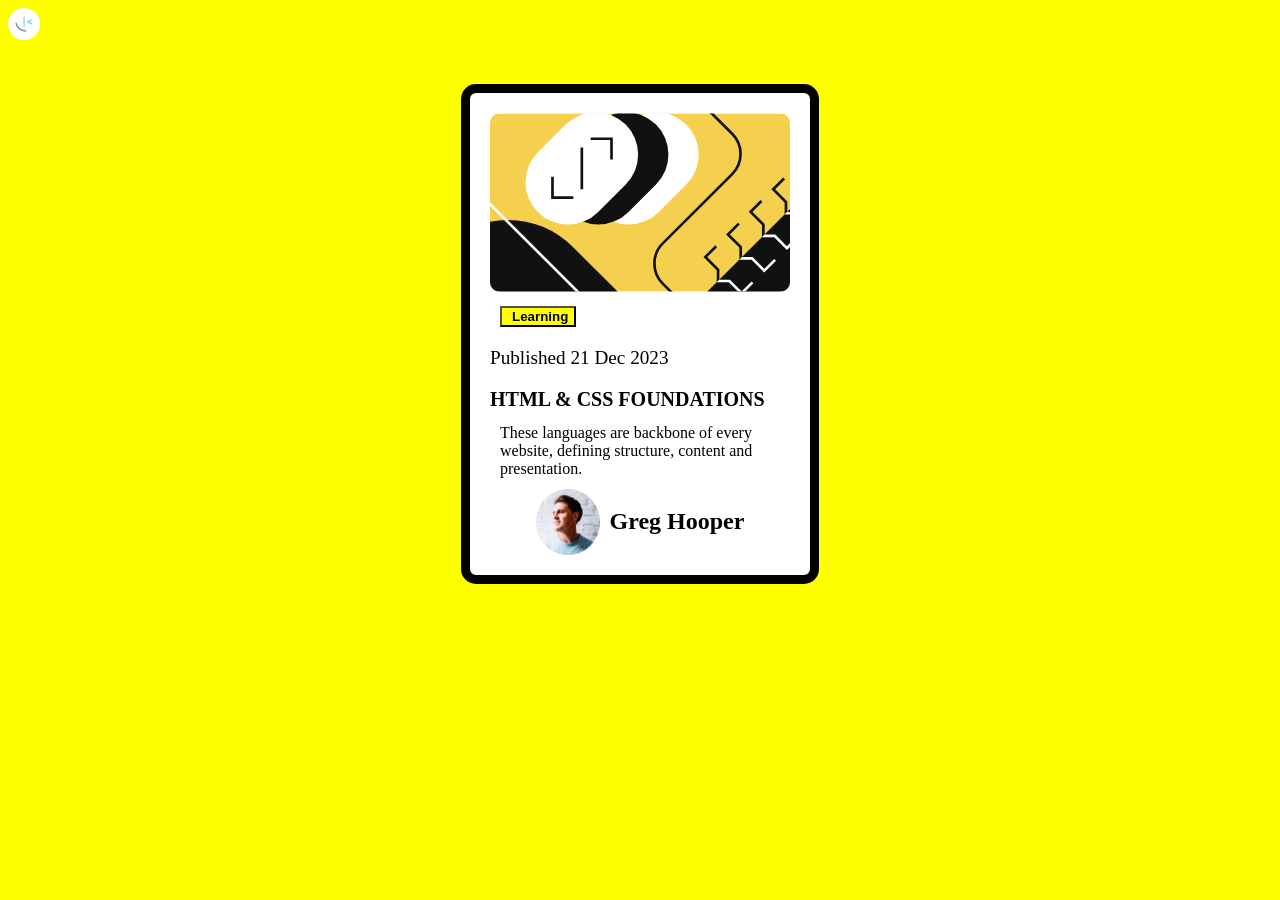
==== index.html @ 80568933 "fix: move all files to root for Github Pages" ====
<!DOCTYPE html>
<html lang="en">
<head>
  <meta charset="UTF-8">
  <meta name="viewport" content="width=device-width, initial-scale=1.0">
  <title>Document</title>
  <link rel="stylesheet" href="styles.css">
</head>
<main>
  <img src="assets/images/favicon-32x32.png" alt="Favicon" >
  <div class="card">
<img src="assets/images/illustration-article.svg" alt="Article " class="image">

<button>Learning</button>

<p class="p1">Published 21 Dec 2023</p>

<h1>HTML & CSS FOUNDATIONS</h1>

<p class="p2">These languages are backbone of every website, defining structure, content and presentation.</p>
<div class="profile">
<img src="assets/images/image-avatar.webp" alt="Avatar" class="avatar"> 

<h2>Greg Hooper</h2>  
</div>
</div>

</div>
</main>
</body>
</html>
---- styles.css ----
body {
    background-color: yellow;

}
.card {
    background-color: white;
    width: 300px;
    margin: 40px auto;
    padding: 20px;
    border-radius: 15px;
    border: 9px solid black;
}

button {
    display: block;
    margin: 10px;
    background-color: yellow;
    padding-left: 10px;
    font-weight: 900;
}
.p2 {
    margin: 10px;
}
.image{
    width: 300px;
    border-radius: 10px;
}
h1 {
    font-size: 20px;
    
}
.p1 {
    color: black;
    font-size: larger;
}

.profile {
    display: flex;
    justify-content: center;
    gap: 10px;
}
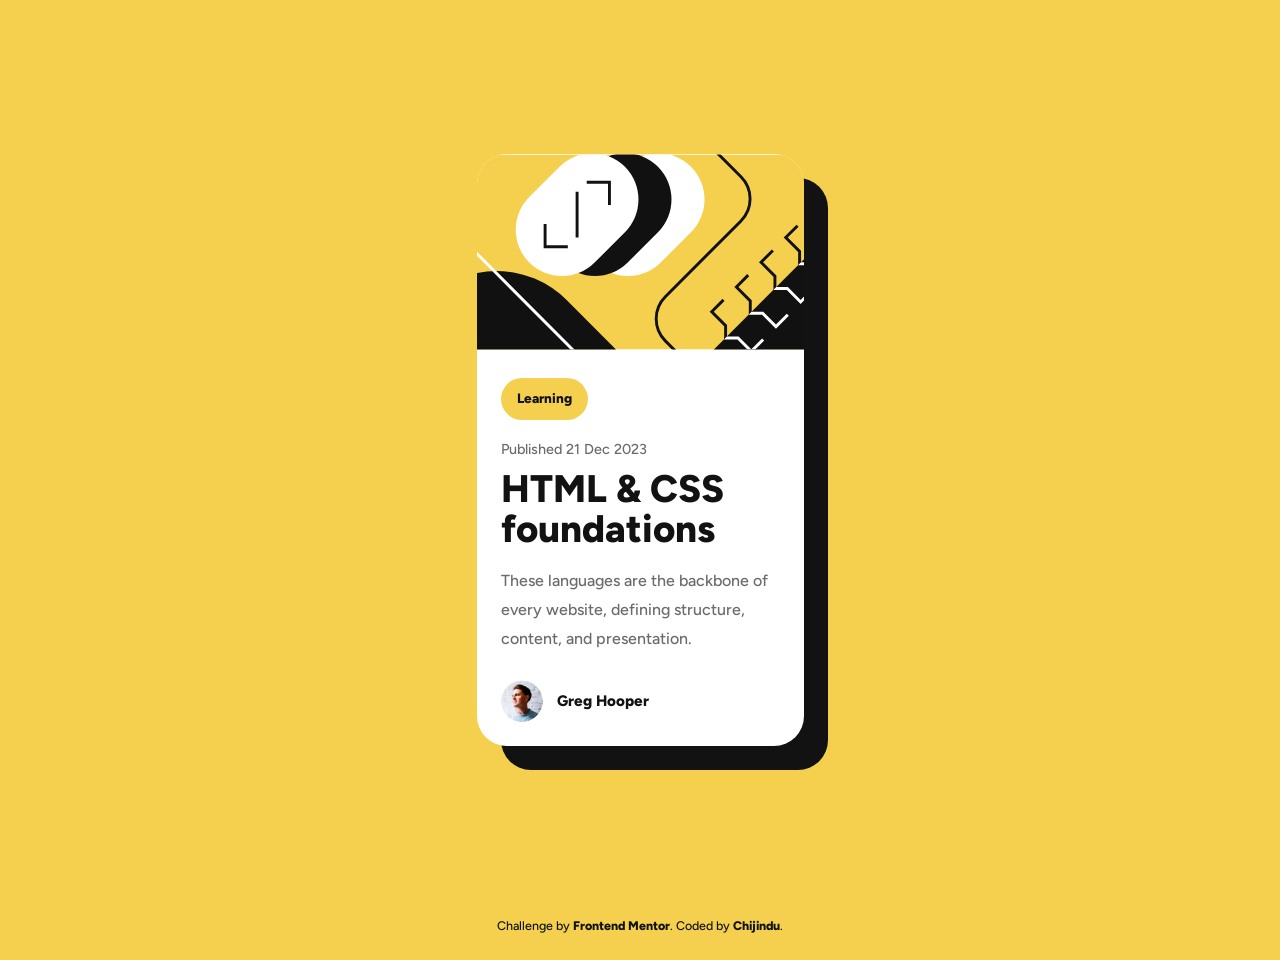
==== commit 317d4b01: "Update blog preview card layout and styles" ====
--- a/index.html
+++ b/index.html
@@ -1,31 +1,36 @@
 <!DOCTYPE html>
 <html lang="en">
 <head>
-  <meta charset="UTF-8">
-  <meta name="viewport" content="width=device-width, initial-scale=1.0">
-  <title>Document</title>
-  <link rel="stylesheet" href="styles.css">
+  <meta charset="UTF-8" />
+  <meta name="viewport" content="width=device-width, initial-scale=1.0" />
+  <link rel="icon" type="image/png" sizes="32x32" href="./assets/images/favicon-32x32.png" />
+  <title>Frontend Mentor | Blog preview card</title>
+  <link rel="stylesheet" href="styles.css" />
 </head>
-<main>
-  <img src="assets/images/favicon-32x32.png" alt="Favicon" >
-  <div class="card">
-<img src="assets/images/illustration-article.svg" alt="Article " class="image">
-
-<button>Learning</button>
-
-<p class="p1">Published 21 Dec 2023</p>
-
-<h1>HTML & CSS FOUNDATIONS</h1>
-
-<p class="p2">These languages are backbone of every website, defining structure, content and presentation.</p>
-<div class="profile">
-<img src="assets/images/image-avatar.webp" alt="Avatar" class="avatar"> 
-
-<h2>Greg Hooper</h2>  
-</div>
-</div>
-
-</div>
-</main>
+<body>
+  <main class="page-wrapper">
+    <article class="card">
+      <img
+        class="card__image"
+        src="./assets/images/illustration-article.svg"
+        alt="Abstract yellow and black illustration"
+      />
+      <div class="card__body">
+        <span class="card__tag">Learning</span>
+        <p class="card__date">Published 21 Dec 2023</p>
+        <h1 class="card__title">HTML & CSS foundations</h1>
+        <p class="card__text">
+          These languages are the backbone of every website, defining structure, content, and presentation.
+        </p>
+        <div class="card__author">
+          <img class="avatar" src="./assets/images/image-avatar.webp" alt="Greg Hooper profile photo" />
+          <p class="author__name">Greg Hooper</p>
+        </div>
+      </div>
+    </article>
+  </main>
+  <footer class="attribution">
+    Challenge by <a href="https://www.frontendmentor.io?ref=challenge">Frontend Mentor</a>. Coded by <a href="#">Chijindu</a>.
+  </footer>
 </body>
-</html>+</html>
--- a/styles.css
+++ b/styles.css
@@ -1,41 +1,125 @@
-body {
-    background-color: yellow;
+@import url('https://fonts.googleapis.com/css2?family=Figtree:wght@500;800&display=swap');
 
-}
-.card {
-    background-color: white;
-    width: 300px;
-    margin: 40px auto;
-    padding: 20px;
-    border-radius: 15px;
-    border: 9px solid black;
+:root {
+  color-scheme: light;
+  font-family: 'Figtree', system-ui, sans-serif;
+  font-size: 16px;
+  --yellow: hsl(47, 88%, 63%);
+  --white: hsl(0, 0%, 100%);
+  --gray-500: hsl(0, 0%, 42%);
+  --gray-950: hsl(0, 0%, 7%);
 }
 
-button {
-    display: block;
-    margin: 10px;
-    background-color: yellow;
-    padding-left: 10px;
-    font-weight: 900;
-}
-.p2 {
-    margin: 10px;
-}
-.image{
-    width: 300px;
-    border-radius: 10px;
-}
-h1 {
-    font-size: 20px;
-    
-}
-.p1 {
-    color: black;
-    font-size: larger;
+* {
+  box-sizing: border-box;
 }
 
-.profile {
-    display: flex;
-    justify-content: center;
-    gap: 10px;
-}+html,
+body {
+  margin: 0;
+  min-height: 100%;
+}
+
+body {
+  background-color: var(--yellow);
+  color: var(--gray-950);
+  font-family: inherit;
+  font-weight: 500;
+  line-height: 1.6;
+}
+
+.page-wrapper {
+  min-height: 100vh;
+  display: flex;
+  justify-content: center;
+  align-items: center;
+  padding: 24px;
+}
+
+.card {
+  width: 100%;
+  max-width: 327px;
+  border-radius: 30px;
+  background: var(--white);
+  box-shadow: 24px 24px 0 var(--gray-950);
+  overflow: hidden;
+}
+
+.card__image {
+  width: 100%;
+  display: block;
+}
+
+.card__body {
+  padding: 28px 24px 24px;
+}
+
+.card__tag {
+  display: inline-flex;
+  align-items: center;
+  padding: 10px 16px;
+  border-radius: 999px;
+  background: var(--yellow);
+  color: var(--gray-950);
+  font-size: 0.85rem;
+  font-weight: 800;
+}
+
+.card__date {
+  margin: 18px 0 8px;
+  color: var(--gray-500);
+  font-size: 0.9rem;
+}
+
+.card__title {
+  margin: 0;
+  font-size: clamp(2rem, 5vw, 2.4rem);
+  line-height: 1.05;
+  font-weight: 800;
+}
+
+.card__text {
+  margin: 18px 0 0;
+  color: var(--gray-500);
+  font-size: 1rem;
+  line-height: 1.8;
+}
+
+.card__author {
+  margin-top: 26px;
+  display: flex;
+  align-items: center;
+  gap: 14px;
+}
+
+.avatar {
+  width: 42px;
+  height: 42px;
+  border-radius: 50%;
+  display: block;
+}
+
+.author__name {
+  margin: 0;
+  font-size: 0.95rem;
+  font-weight: 800;
+}
+
+.attribution {
+  margin: 16px auto 24px;
+  max-width: 327px;
+  text-align: center;
+  font-size: 0.78rem;
+  color: var(--gray-950);
+}
+
+.attribution a {
+  color: inherit;
+  text-decoration: none;
+  font-weight: 800;
+}
+
+.attribution a:hover,
+.attribution a:focus-visible {
+  text-decoration: underline;
+}
